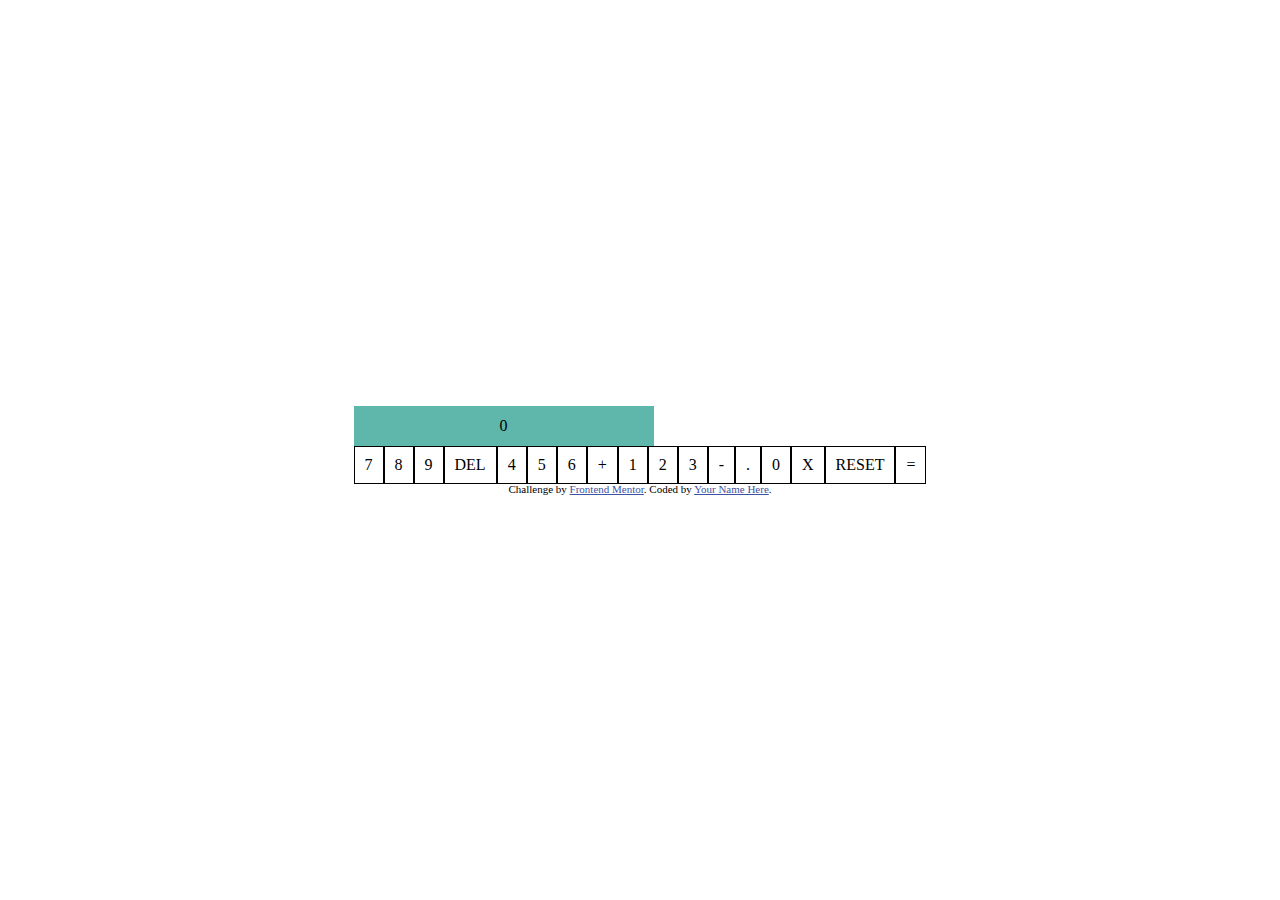
==== calculator-app-main/index.html @ b53c4759 "update" ====
<!DOCTYPE html>
<html lang="pt-br">
<head>
  <meta charset="UTF-8">
  <meta name="viewport" content="width=device-width, initial-scale=1.0"> <!-- displays site properly based on user's device -->

  <link rel="icon" type="image/png" sizes="32x32" href="./images/favicon-32x32.png">
  <link rel="stylesheet" href="styles/reset.css">
  <link rel="stylesheet" href="styles/style.css">
  
  <title>Calculadora</title>

</head>
<body>
  <section class="calculadora">
    <section class="calculadora__tela">
      <div class="tela"></div>
    </section>
    <ul class="calculadora__teclas">
      <li class="tecla" value="7">7</li>
      <li class="tecla" value="8">8</li>
      <li class="tecla" value="9">9</li>
      <li class="tecla" value="10">DEL</li>
      <li class="tecla" value="4">4</li>
      <li class="tecla" value="5">5</li>
      <li class="tecla" value="7">6</li>
      <li class="tecla" value="11">+</li>
      <li class="tecla" value="1">1</li>
      <li class="tecla" value="2">2</li>
      <li class="tecla" value="3">3</li>
      <li class="tecla" value="12">-</li>
      <li class="tecla" value="13">.</li>
      <li class="tecla" value="0">0</li>
      <li class="tecla" value="14">X</li>
      <li class="tecla" value="15">RESET</li>
      <li class="tecla" value="16">=</li>
    </ul>
  </section>
  
  <div class="attribution">
    Challenge by <a href="https://www.frontendmentor.io?ref=challenge" target="_blank">Frontend Mentor</a>. 
    Coded by <a href="#">Your Name Here</a>.
  </div>
  <script src="js/script.js"></script>
</body>
</html>
---- calculator-app-main/styles/style.css ----
@charset "UTF-8";

:root{
    /* Tema 01 */
    --background-tema-01: hsl(222, 26%, 31%);
    --background-teclado-tema-01: hsl(223, 31%, 20%);
    --background-tela-tema-01: hsl(224, 36%, 15%);
    
}

body{
    width: 100vw;
    height: 100vh;
    display: flex;
    flex-direction: column;
    justify-content: center;
}
.calculadora{
    justify-content: center;
    align-self: center;

}
.calculadora__tela{
    width: 300px;
    height: 40px;
    background-color: rgb(95, 182, 170);
    display: flex;
    justify-content: center;
    align-items: center;
}
.calculadora__teclas{
    display: flex;
}
li{
    padding: 10px;
    border: 1px solid black;
}
li:hover{
    cursor: pointer;
}

.attribution { font-size: 11px; text-align: center; }
.attribution a { color: hsl(228, 45%, 44%); }
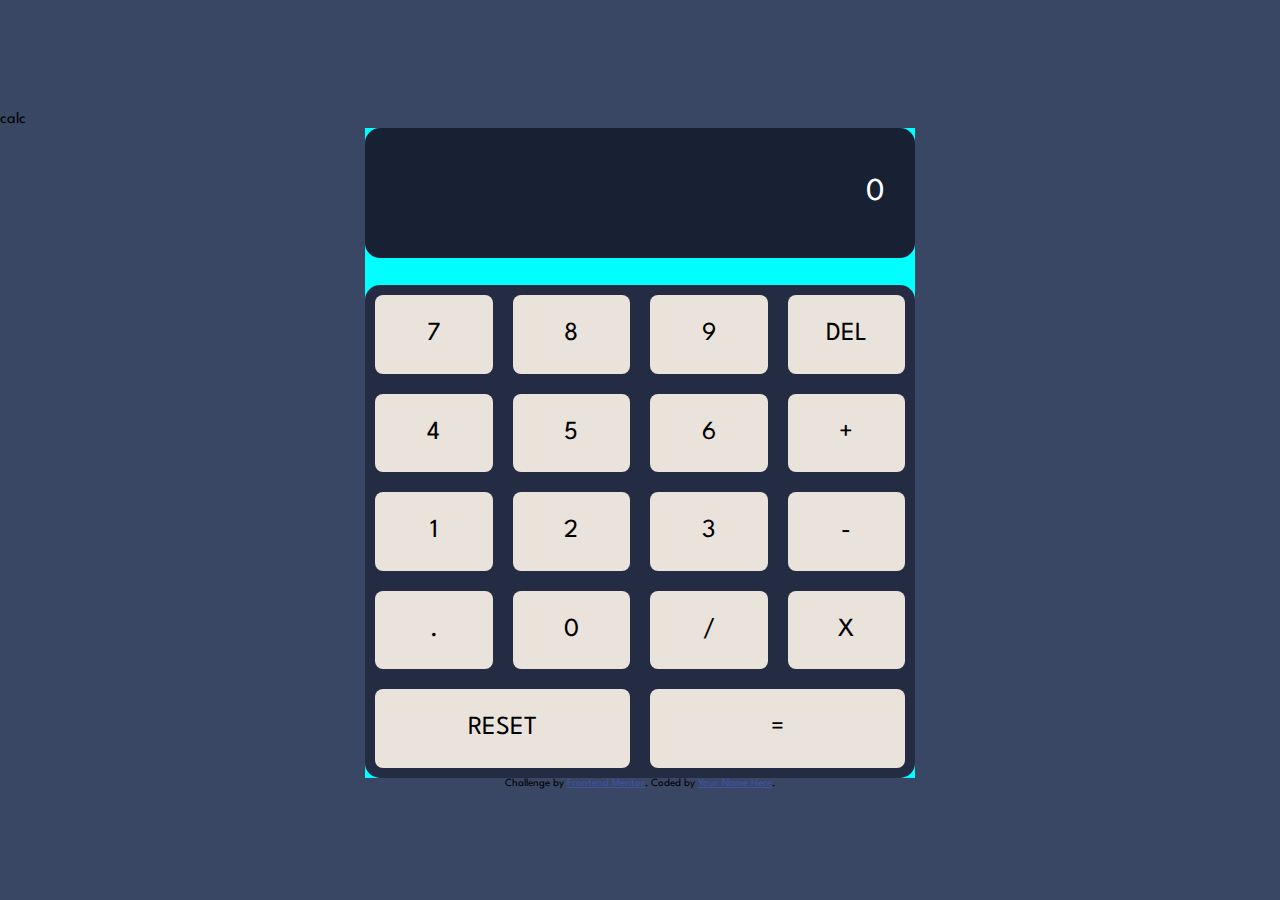
==== commit 019bd47d: "updateeee" ====
--- a/calculator-app-main/index.html
+++ b/calculator-app-main/index.html
@@ -12,6 +12,7 @@
 
 </head>
 <body>
+  <div>calc</div>
   <section class="calculadora">
     <section class="calculadora__tela">
       <div class="tela"></div>
@@ -20,20 +21,21 @@
       <li class="tecla" value="7">7</li>
       <li class="tecla" value="8">8</li>
       <li class="tecla" value="9">9</li>
-      <li class="tecla" value="10">DEL</li>
+      <li class="tecla tecla__del" value="10">DEL</li>
       <li class="tecla" value="4">4</li>
       <li class="tecla" value="5">5</li>
       <li class="tecla" value="7">6</li>
-      <li class="tecla" value="11">+</li>
+      <li class="tecla" value="11" data-name="soma">+</li>
       <li class="tecla" value="1">1</li>
       <li class="tecla" value="2">2</li>
       <li class="tecla" value="3">3</li>
-      <li class="tecla" value="12">-</li>
+      <li class="tecla" value="12" data-name="subtrai">-</li>
       <li class="tecla" value="13">.</li>
       <li class="tecla" value="0">0</li>
-      <li class="tecla" value="14">X</li>
-      <li class="tecla" value="15">RESET</li>
-      <li class="tecla" value="16">=</li>
+      <li class="tecla" value="17" data-name="divide">/</li>
+      <li class="tecla" value="14" data-name="multiplica">X</li>
+      <li class="tecla tecla__reset" value="15">RESET</li>
+      <li class="tecla tecla__igual" value="16">=</li>
     </ul>
   </section>
   
--- a/calculator-app-main/styles/style.css
+++ b/calculator-app-main/styles/style.css
@@ -1,43 +1,75 @@
 @charset "UTF-8";
+@import url('https://fonts.googleapis.com/css2?family=League+Spartan:wght@700&display=swap');
+
 
 :root{
     /* Tema 01 */
     --background-tema-01: hsl(222, 26%, 31%);
     --background-teclado-tema-01: hsl(223, 31%, 20%);
     --background-tela-tema-01: hsl(224, 36%, 15%);
+    --background-tecla-tema-01: hsl(30, 25%, 89%);
     
 }
 
 body{
+    font-family: "League Spartan", sans-serif;
     width: 100vw;
     height: 100vh;
     display: flex;
     flex-direction: column;
     justify-content: center;
+    background-color: var(--background-tema-01);
 }
 .calculadora{
+    width: 550px;
+    height: 650px;
+    background-color: aqua;
     justify-content: center;
     align-self: center;
 
 }
 .calculadora__tela{
-    width: 300px;
-    height: 40px;
-    background-color: rgb(95, 182, 170);
+    width: 100%;
+    height: 20%;
+    border-radius: 15px;
+    font-size: 32px;
+    color: white;
+    background-color: var(--background-tela-tema-01);
+    display: flex;
+    justify-content: end;
+    align-items: center;
+    margin-bottom: 5%;
+}
+
+.tela{
+    margin-right: 30px;
+}
+
+.calculadora__teclas{
+    border-radius: 15px;
+    background-color: var(--background-teclado-tema-01);
+    display: flex;
+    width: 100%;
+    flex-wrap: wrap;
+    height: 75.8%;
+    
+}
+
+.tecla{
     display: flex;
     justify-content: center;
     align-items: center;
-}
-.calculadora__teclas{
-    display: flex;
-}
-li{
-    padding: 10px;
-    border: 1px solid black;
-}
-li:hover{
-    cursor: pointer;
+    font-size: 26px;
+    background-color: var(--background-tecla-tema-01);
+    flex: 1 0 21%;
+    margin: 10px 10px 10px 10px;
+    border-radius: 8px;
+    box-sizing: border-box;
+
 }
 
-.attribution { font-size: 11px; text-align: center; }
+.attribution { 
+font-size: 11px; 
+text-align: center;
+}
 .attribution a { color: hsl(228, 45%, 44%); }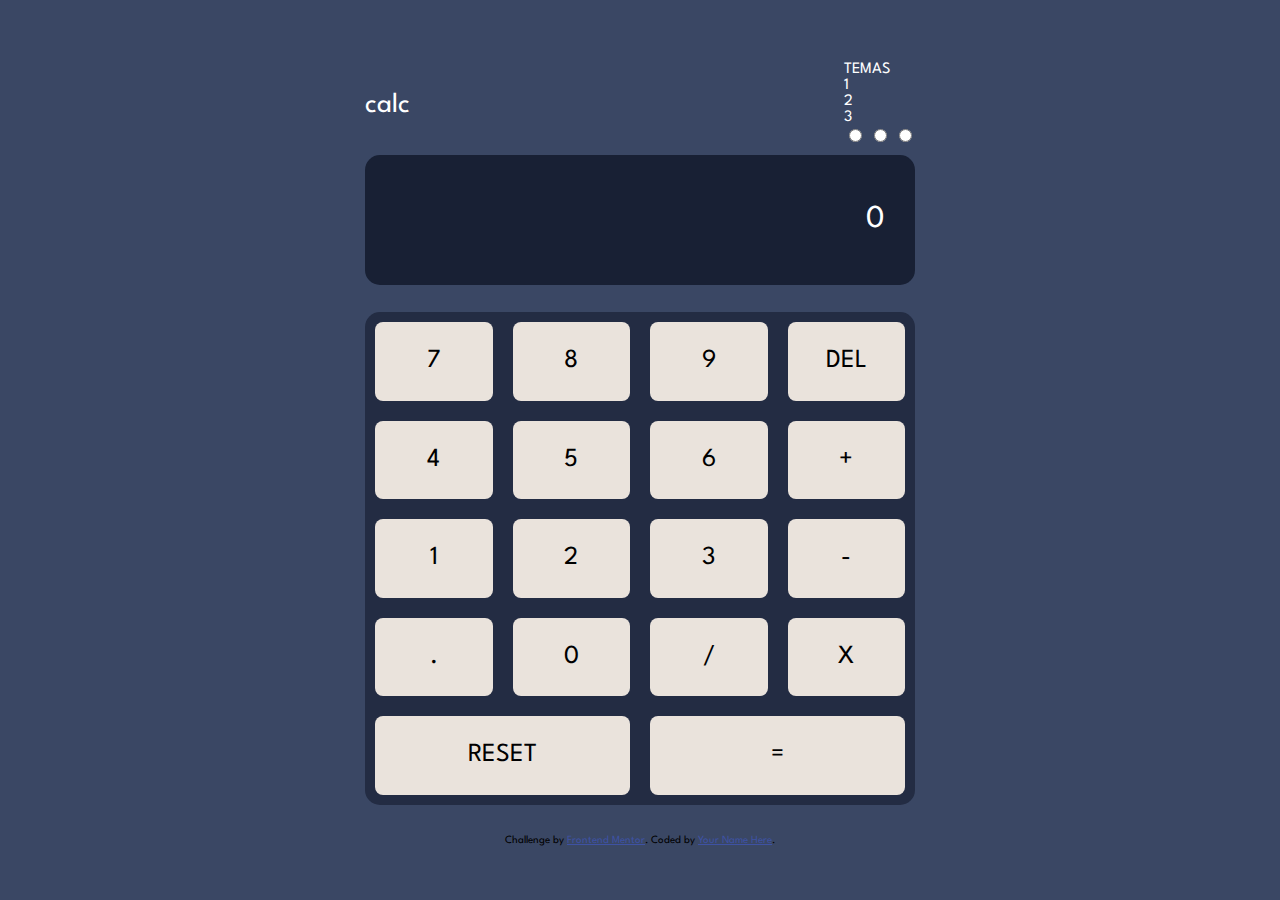
==== commit f80a06b3: "update" ====
--- a/calculator-app-main/index.html
+++ b/calculator-app-main/index.html
@@ -2,7 +2,7 @@
 <html lang="pt-br">
 <head>
   <meta charset="UTF-8">
-  <meta name="viewport" content="width=device-width, initial-scale=1.0"> <!-- displays site properly based on user's device -->
+  <meta name="viewport" content="width=device-width, initial-scale=1.0">
 
   <link rel="icon" type="image/png" sizes="32x32" href="./images/favicon-32x32.png">
   <link rel="stylesheet" href="styles/reset.css">
@@ -12,11 +12,32 @@
 
 </head>
 <body>
-  <div>calc</div>
+
+  <header>
+    <h1>calc</h1>
+
+    <section>  
+
+      <div>
+        <h2>TEMAS</h2>
+        <p>1</p>
+        <p>2</p>
+        <p>3</p>
+        <input type="radio" name="" id="">
+        <input type="radio" name="" id="">
+        <input type="radio" name="" id="">
+      </div>
+
+    </section>
+
+  </header>
+
   <section class="calculadora">
+
     <section class="calculadora__tela">
       <div class="tela"></div>
     </section>
+
     <ul class="calculadora__teclas">
       <li class="tecla" value="7">7</li>
       <li class="tecla" value="8">8</li>
@@ -37,6 +58,7 @@
       <li class="tecla tecla__reset" value="15">RESET</li>
       <li class="tecla tecla__igual" value="16">=</li>
     </ul>
+
   </section>
   
   <div class="attribution">
--- a/calculator-app-main/styles/style.css
+++ b/calculator-app-main/styles/style.css
@@ -18,12 +18,26 @@
     display: flex;
     flex-direction: column;
     justify-content: center;
+    align-items: center;
     background-color: var(--background-tema-01);
 }
+
+header{
+    color: white;
+    display: flex;
+    flex-direction: row;
+    align-items: center;
+    justify-content: space-between;
+    width: 550px;
+    height: 100px;
+}
+header > h1{
+    font-size: 28px;
+}
+
 .calculadora{
     width: 550px;
     height: 650px;
-    background-color: aqua;
     justify-content: center;
     align-self: center;
 
@@ -69,6 +83,7 @@
 }
 
 .attribution { 
+margin-top: 30px;
 font-size: 11px; 
 text-align: center;
 }
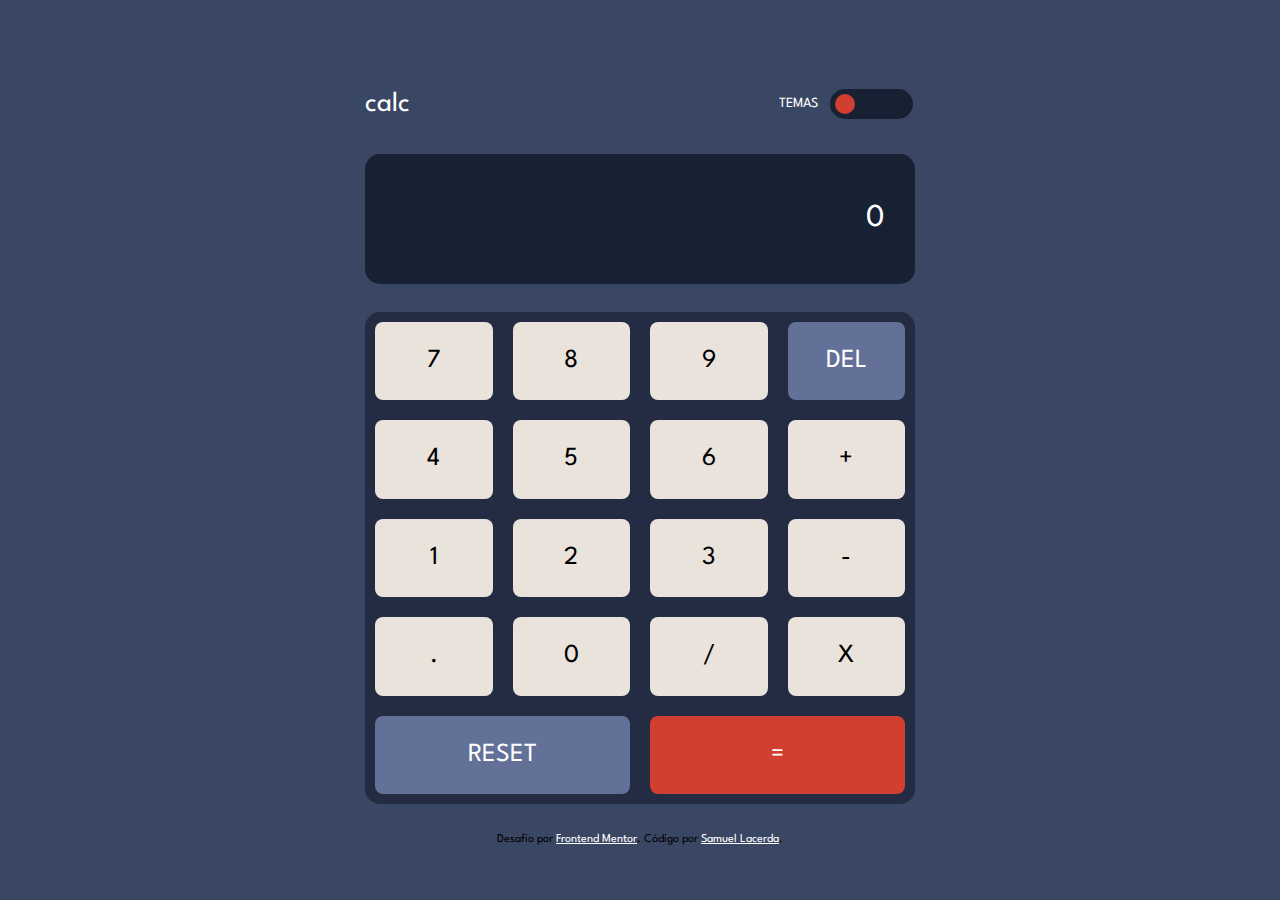
==== commit f88517f2: "update" ====
--- a/calculator-app-main/index.html
+++ b/calculator-app-main/index.html
@@ -18,14 +18,12 @@
 
     <section>  
 
-      <div>
+      <div class="temas">
         <h2>TEMAS</h2>
-        <p>1</p>
+      <!--<p>1</p>
         <p>2</p>
-        <p>3</p>
-        <input type="radio" name="" id="">
-        <input type="radio" name="" id="">
-        <input type="radio" name="" id="">
+        <p>3</p> -->
+        <input type="range" name="tema" id="input-tema" max="3" min="1" value="1">
       </div>
 
     </section>
@@ -62,8 +60,8 @@
   </section>
   
   <div class="attribution">
-    Challenge by <a href="https://www.frontendmentor.io?ref=challenge" target="_blank">Frontend Mentor</a>. 
-    Coded by <a href="#">Your Name Here</a>.
+    Desafio por <a href="https://www.frontendmentor.io?ref=challenge" target="_blank">Frontend Mentor</a>. 
+    Código por <a href="https://github.com/Samuel-Lacerda" target="_blank">Samuel Lacerda</a>.
   </div>
   <script src="js/script.js"></script>
 </body>
--- a/calculator-app-main/styles/style.css
+++ b/calculator-app-main/styles/style.css
@@ -8,6 +8,8 @@
     --background-teclado-tema-01: hsl(223, 31%, 20%);
     --background-tela-tema-01: hsl(224, 36%, 15%);
     --background-tecla-tema-01: hsl(30, 25%, 89%);
+    --background-teclas-vermelhas: hsl(6, 63%, 50%);
+    --background-teclas-azuis: hsl(225, 21%, 49%);
     
 }
 
@@ -32,7 +34,38 @@
     height: 100px;
 }
 header > h1{
-    font-size: 28px;
+    font-size: 28px
+}
+
+.temas{
+    display: flex;
+    justify-content: center;
+    align-items: center;
+}
+.temas > h2 {
+    margin-right: 10px;
+    font-size: 14px;
+}
+
+#input-tema{
+    height: 20px;
+    width: 73px;
+    background: none;
+    appearance: none;
+    color: white;
+    background-color: var(--background-tela-tema-01);
+    border-radius: 15px;
+    padding: 5px;
+}
+
+#input-tema::-webkit-slider-thumb{
+    -webkit-appearance: none;
+    appearance: none;
+    width: 20px;
+    height: 20px;
+    background: var(--background-teclas-vermelhas);
+    border-radius: 50%;
+    cursor: pointer;
 }
 
 .calculadora{
@@ -82,9 +115,19 @@
 
 }
 
+.tecla__igual{
+    background-color: var(--background-teclas-vermelhas);
+    color: white;
+}
+
+.tecla__reset, .tecla__del{
+    background-color: var(--background-teclas-azuis);
+    color: white;
+}
+
 .attribution { 
 margin-top: 30px;
-font-size: 11px; 
+font-size: 12px; 
 text-align: center;
 }
-.attribution a { color: hsl(228, 45%, 44%); }+.attribution a { color: white; }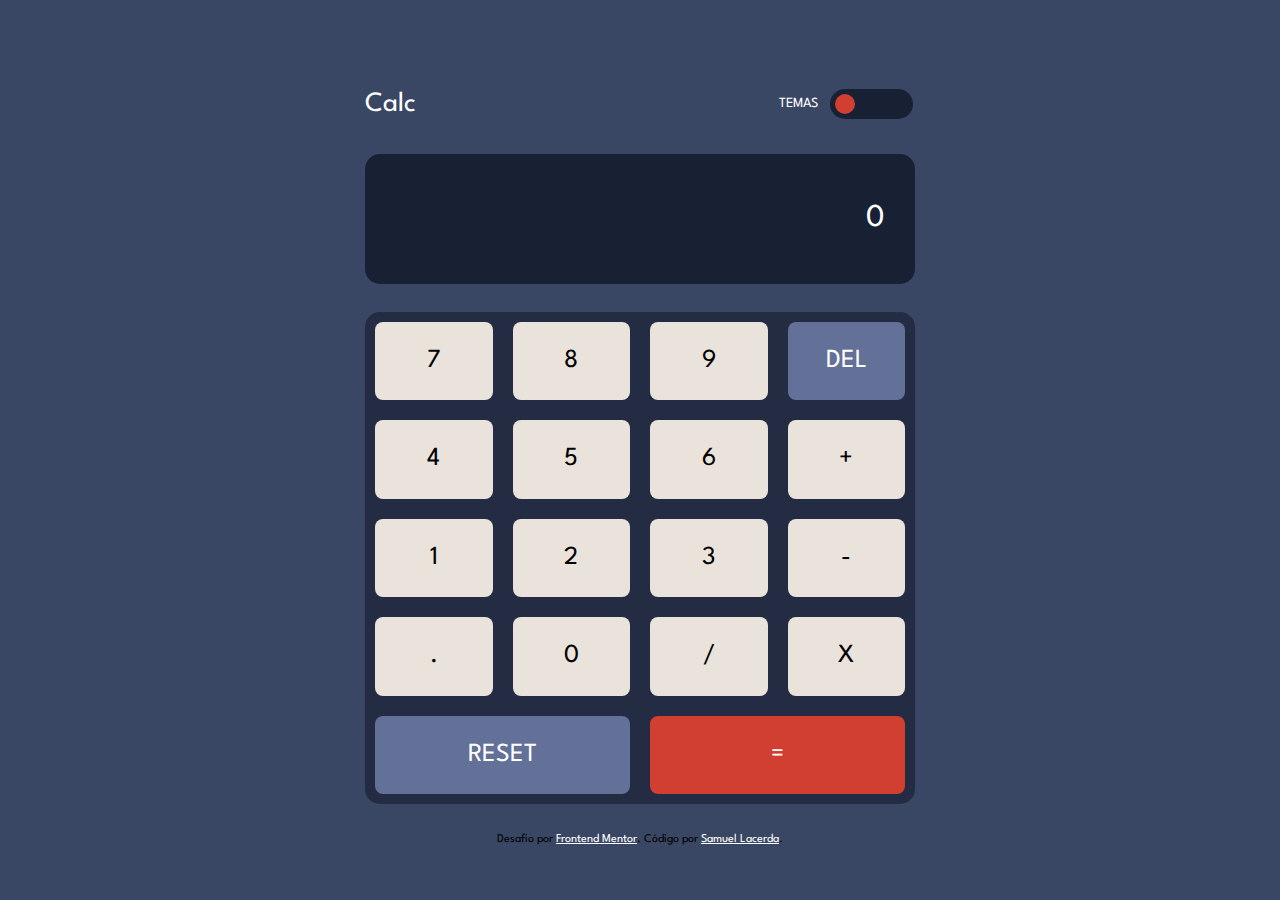
==== commit af4194de: "update" ====
--- a/calculator-app-main/index.html
+++ b/calculator-app-main/index.html
@@ -14,7 +14,7 @@
 <body>
 
   <header>
-    <h1>calc</h1>
+    <h1>Calc</h1>
 
     <section>  
 
@@ -43,7 +43,7 @@
       <li class="tecla tecla__del" value="10">DEL</li>
       <li class="tecla" value="4">4</li>
       <li class="tecla" value="5">5</li>
-      <li class="tecla" value="7">6</li>
+      <li class="tecla" value="6">6</li>
       <li class="tecla" value="11" data-name="soma">+</li>
       <li class="tecla" value="1">1</li>
       <li class="tecla" value="2">2</li>
--- a/calculator-app-main/styles/style.css
+++ b/calculator-app-main/styles/style.css
@@ -114,6 +114,9 @@
     box-sizing: border-box;
 
 }
+.tecla:hover{
+    cursor: pointer;
+}
 
 .tecla__igual{
     background-color: var(--background-teclas-vermelhas);
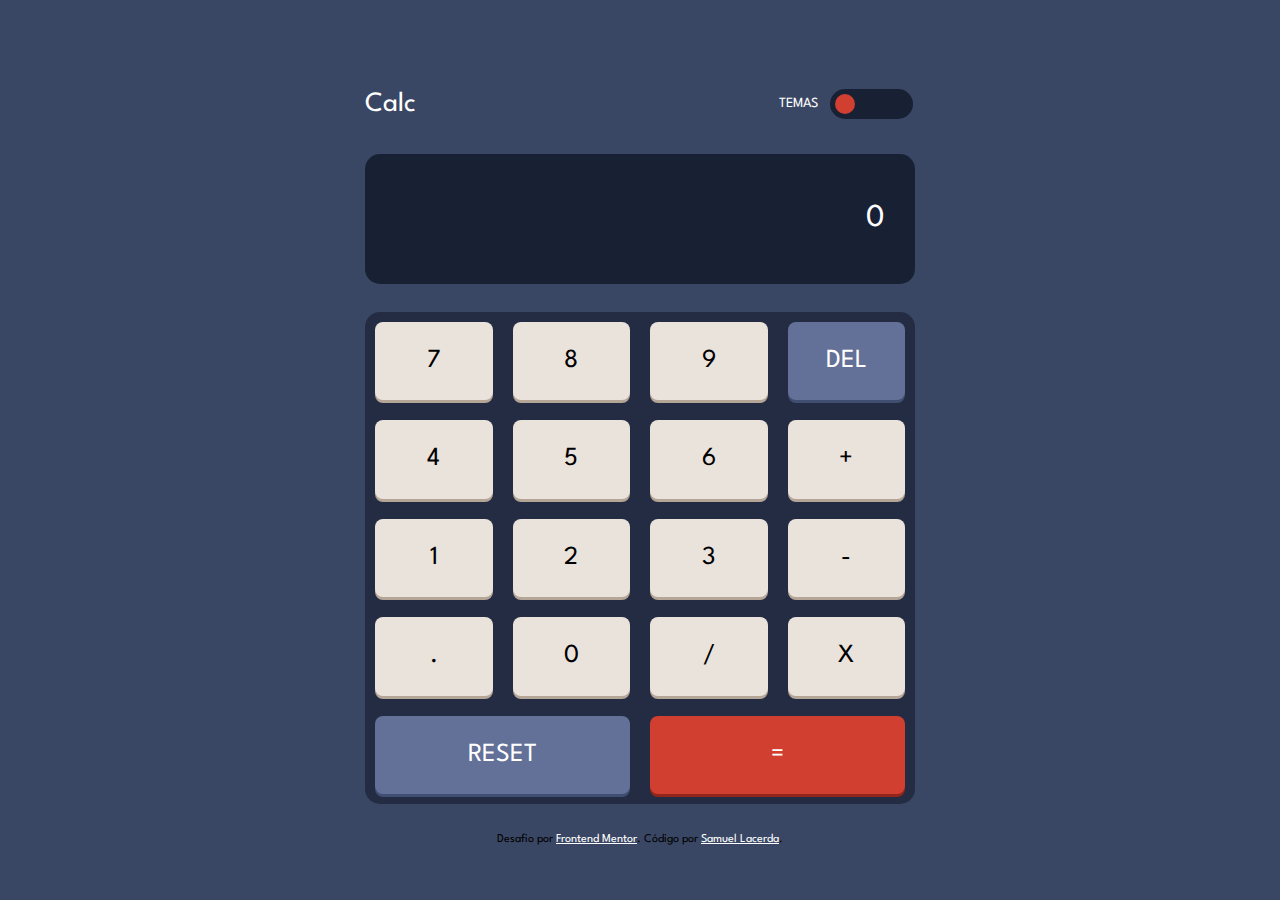
==== commit 80a70b78: "update" ====
--- a/calculator-app-main/index.html
+++ b/calculator-app-main/index.html
@@ -64,5 +64,6 @@
     Código por <a href="https://github.com/Samuel-Lacerda" target="_blank">Samuel Lacerda</a>.
   </div>
   <script src="js/script.js"></script>
+  <script src="js/mudaTema.js"></script>
 </body>
 </html>--- a/calculator-app-main/styles/style.css
+++ b/calculator-app-main/styles/style.css
@@ -3,14 +3,27 @@
 
 
 :root{
-    /* Tema 01 */
-    --background-tema-01: hsl(222, 26%, 31%);
-    --background-teclado-tema-01: hsl(223, 31%, 20%);
-    --background-tela-tema-01: hsl(224, 36%, 15%);
-    --background-tecla-tema-01: hsl(30, 25%, 89%);
-    --background-teclas-vermelhas: hsl(6, 63%, 50%);
-    --background-teclas-azuis: hsl(225, 21%, 49%);
-    
+    /*Background*/
+
+    --main-background-01: hsl(222, 26%, 31%);
+    --keypad-background-01: hsl(223, 31%, 20%);
+    --screen-background-01: hsl(224, 36%, 15%);
+
+    /*Teclas*/
+    --key-background-blue-01: hsl(225, 21%, 49%);
+    --key-shadow-blue-01: hsl(224, 28%, 35%);
+
+    --key-background-red-01: hsl(6, 63%, 50%);
+    --key-shadow-red-01: hsl(6, 70%, 34%);
+
+    --key-background-white-01: hsl(30, 25%, 89%);
+    --key-shadow-white-01: hsl(28, 16%, 65%);
+
+    /*Texto*/
+
+    --dark-grayish-blue-01: hsl(221, 14%, 31%);
+    --white-01: hsl(0, 0%, 100%);
+
 }
 
 body{
@@ -21,7 +34,7 @@
     flex-direction: column;
     justify-content: center;
     align-items: center;
-    background-color: var(--background-tema-01);
+    background-color: var(--main-background-01);
 }
 
 header{
@@ -53,7 +66,7 @@
     background: none;
     appearance: none;
     color: white;
-    background-color: var(--background-tela-tema-01);
+    background-color: var(--screen-background-01);
     border-radius: 15px;
     padding: 5px;
 }
@@ -63,7 +76,7 @@
     appearance: none;
     width: 20px;
     height: 20px;
-    background: var(--background-teclas-vermelhas);
+    background: var(--key-background-red-01);
     border-radius: 50%;
     cursor: pointer;
 }
@@ -81,7 +94,7 @@
     border-radius: 15px;
     font-size: 32px;
     color: white;
-    background-color: var(--background-tela-tema-01);
+    background-color: var(--screen-background-01);
     display: flex;
     justify-content: end;
     align-items: center;
@@ -94,7 +107,7 @@
 
 .calculadora__teclas{
     border-radius: 15px;
-    background-color: var(--background-teclado-tema-01);
+    background-color: var(--keypad-background-01);
     display: flex;
     width: 100%;
     flex-wrap: wrap;
@@ -107,11 +120,12 @@
     justify-content: center;
     align-items: center;
     font-size: 26px;
-    background-color: var(--background-tecla-tema-01);
+    background-color: var(--key-background-white-01);
     flex: 1 0 21%;
     margin: 10px 10px 10px 10px;
     border-radius: 8px;
     box-sizing: border-box;
+    box-shadow: 0px 3px var(--key-shadow-white-01);
 
 }
 .tecla:hover{
@@ -119,13 +133,15 @@
 }
 
 .tecla__igual{
-    background-color: var(--background-teclas-vermelhas);
+    background-color: var(--key-background-red-01);
     color: white;
+    box-shadow: 0px 3px var(--key-shadow-red-01);
 }
 
 .tecla__reset, .tecla__del{
-    background-color: var(--background-teclas-azuis);
+    background-color: var(--key-background-blue-01);
     color: white;
+    box-shadow: 0px 3px var(--key-shadow-blue-01);
 }
 
 .attribution { 
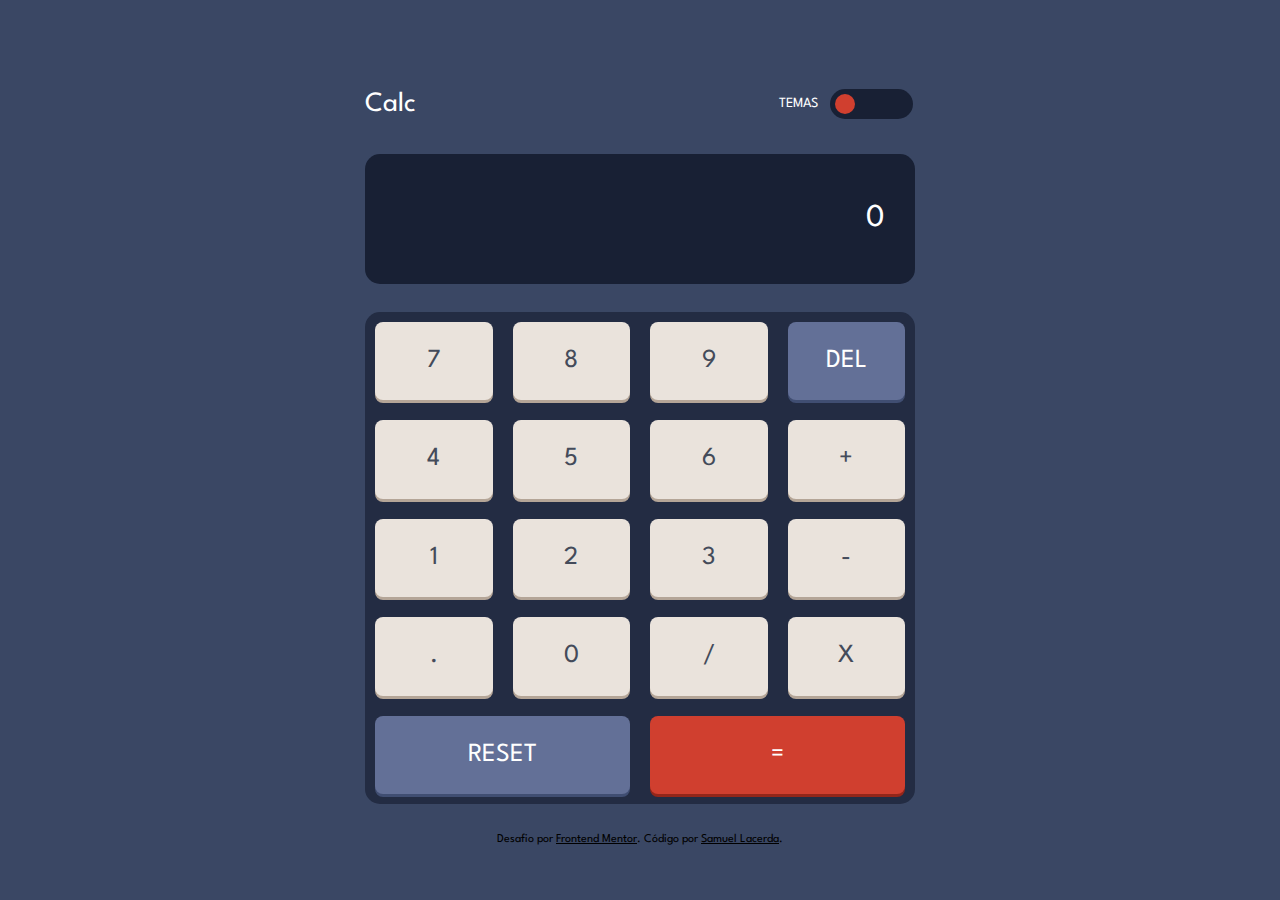
==== commit 2650dfb9: "update" ====
--- a/calculator-app-main/index.html
+++ b/calculator-app-main/index.html
@@ -14,7 +14,7 @@
 <body>
 
   <header>
-    <h1>Calc</h1>
+    <h1 class="calc">Calc</h1>
 
     <section>  
 
@@ -23,7 +23,7 @@
       <!--<p>1</p>
         <p>2</p>
         <p>3</p> -->
-        <input type="range" name="tema" id="input-tema" max="3" min="1" value="1">
+        <input type="range" name="tema" id="input-tema" max="2" min="1" value="1">
       </div>
 
     </section>
--- a/calculator-app-main/styles/style.css
+++ b/calculator-app-main/styles/style.css
@@ -3,31 +3,61 @@
 
 
 :root{
+    /* ----- Tema 01 -------*/
     /*Background*/
-
+    
     --main-background-01: hsl(222, 26%, 31%);
     --keypad-background-01: hsl(223, 31%, 20%);
     --screen-background-01: hsl(224, 36%, 15%);
-
+    
     /*Teclas*/
     --key-background-blue-01: hsl(225, 21%, 49%);
     --key-shadow-blue-01: hsl(224, 28%, 35%);
-
+    
     --key-background-red-01: hsl(6, 63%, 50%);
     --key-shadow-red-01: hsl(6, 70%, 34%);
-
+    
     --key-background-white-01: hsl(30, 25%, 89%);
     --key-shadow-white-01: hsl(28, 16%, 65%);
-
+    
     /*Texto*/
-
+    
     --dark-grayish-blue-01: hsl(221, 14%, 31%);
     --white-01: hsl(0, 0%, 100%);
+    
+    
+    /* ----- Tema 02 -------*/
+    
+    /*Background*/
+    
+    --main-background-02: hsl(0, 0%, 90%);
+    --keypad-background-02: hsl(0, 5%, 81%);
+    --screen-background-02: hsl(0, 0%, 93%);
+    
+    /* ----- Tema 03 -------*/
 
+    /*Background*/
+    --main-background-03: hsl(268, 75%, 9%);
+    --keypad-background-03: hsl(268, 71%, 12%);
+    
+    /*Teclas*/    
+    --key-background-blue-03: hsl(281, 89%, 26%);
+    --key-shadow-blue-03: hsl(285, 91%, 52%);
+    
+    --key-background-pure-cyan-03: hsl(176, 100%, 44%);
+    --key-background-soft-cyan-03: hsl(177, 92%, 70%);
+    
+    --key-background-dark-violet-03:hsl(268, 47%, 21%);
+    --key-shadow-dark-violet-03: hsl(290, 70%, 36%);
+    
+    /*Texto*/
+    --light-yellow: hsl(52, 100%, 62%);
+    --very-dark-blue: hsl(198, 20%, 13%);
 }
 
 body{
     font-family: "League Spartan", sans-serif;
+    font-size: 32px;
     width: 100vw;
     height: 100vh;
     display: flex;
@@ -49,6 +79,7 @@
 header > h1{
     font-size: 28px
 }
+
 
 .temas{
     display: flex;
@@ -86,7 +117,6 @@
     height: 650px;
     justify-content: center;
     align-self: center;
-
 }
 .calculadora__tela{
     width: 100%;
@@ -116,6 +146,8 @@
 }
 
 .tecla{
+    color: var(--dark-grayish-blue-01);
+    color: var(-dark-grayish-blue-01);
     display: flex;
     justify-content: center;
     align-items: center;
@@ -149,4 +181,4 @@
 font-size: 12px; 
 text-align: center;
 }
-.attribution a { color: white; }+.attribution a { color: black }